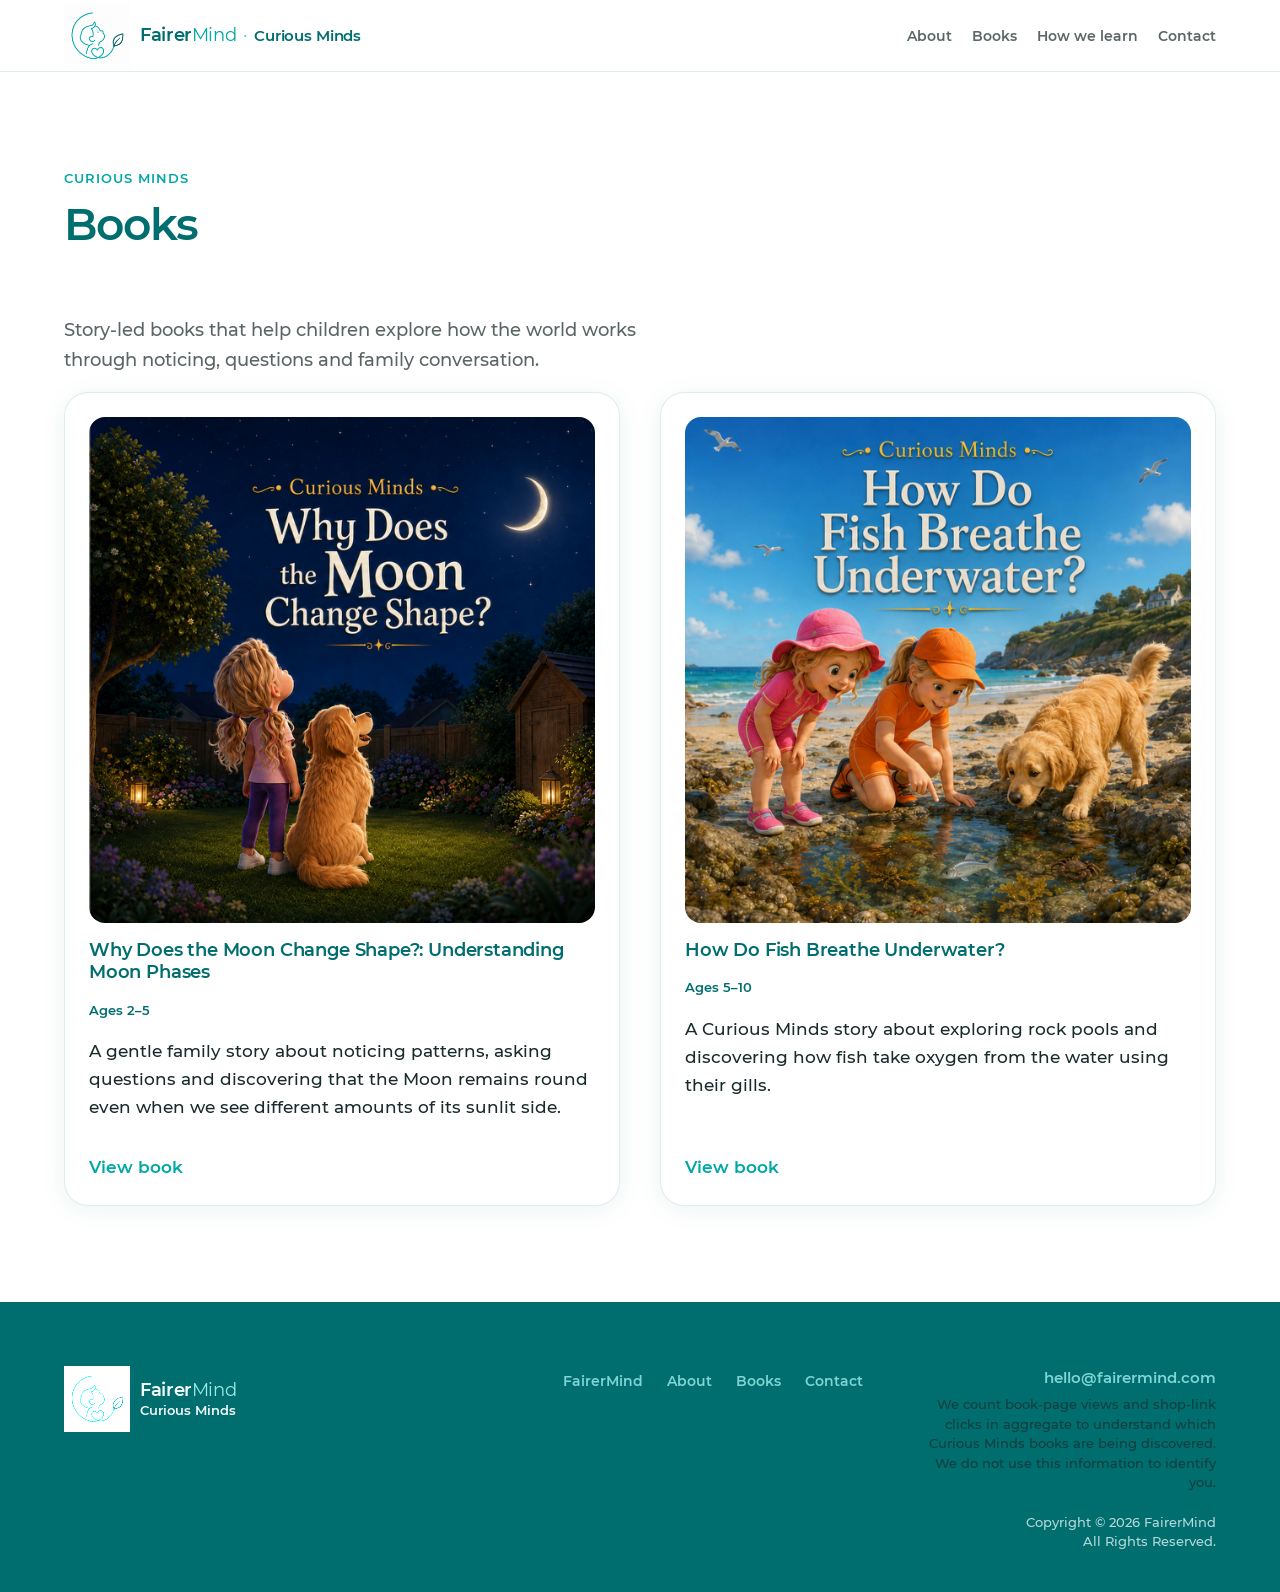
==== books/index.html @ 5f08f5cd "Add public book discovery for Curious Minds Add public listings and dedicated pages for Books 001 an" ====
<!DOCTYPE html>
<html lang="en-GB">
<head>
  <meta charset="UTF-8">
  <meta name="viewport" content="width=device-width, initial-scale=1.0">
  <meta name="description" content="Explore live Curious Minds story-led science books, including Why Does the Moon Change Shape? and How Do Fish Breathe Underwater?">
  <title>Books | Curious Minds</title>
  <link rel="canonical" href="https://curiousminds.fairermind.com/books/">
  <meta property="og:type" content="website">
  <meta property="og:site_name" content="Curious Minds">
  <meta property="og:title" content="Books | Curious Minds">
  <meta property="og:description" content="Explore live Curious Minds story-led science books for families.">
  <meta property="og:url" content="https://curiousminds.fairermind.com/books/">
  <meta property="og:image" content="https://curiousminds.fairermind.com/assets/logos/FairerMind-CuriousMinds.png">
  <link rel="icon" type="image/svg+xml" href="/favicon.svg?v=1">
  <link rel="stylesheet" href="/css/styles.css">
</head>
<body>
  <a class="skip-link" href="#main">Skip to content</a>

  <header class="site-header">
    <div class="container site-header__inner">
      <div class="brand">
        <a class="brand__logo-link" href="/" aria-label="Curious Minds home">
          <img
            class="brand__logo"
            src="/assets/logos/FairerMind-CuriousMinds.png"
            alt=""
            width="66"
            height="66"
          >
        </a>
        <span class="brand__lockup">
          <a class="brand__wordmark" href="https://fairermind.com/" aria-label="FairerMind homepage">
            <span class="brand__fairer">Fairer</span><span class="brand__mind">Mind</span>
          </a>
          <span class="brand__sep" aria-hidden="true">·</span>
          <a class="brand__product" href="/">Curious Minds</a>
        </span>
      </div>
      <nav class="site-nav" aria-label="Primary">
        <ul class="site-nav__list">
          <li><a href="/#about">About</a></li>
          <li><a href="/books/" aria-current="page">Books</a></li>
          <li><a href="/#how-we-learn">How we learn</a></li>
          <li><a href="/#contact">Contact</a></li>
        </ul>
      </nav>
    </div>
  </header>

  <main id="main">
    <section class="section" aria-labelledby="books-heading">
      <div class="container">
        <div class="section__header">
          <p class="eyebrow">Curious Minds</p>
          <h1 id="books-heading">Books</h1>
        </div>
        <p class="section__lead">
          Story-led books that help children explore how the world works through noticing,
          questions and family conversation.
        </p>

        <div id="book-search" class="book-search" hidden data-min-books="6">
          <label for="book-search-input">Search books</label>
          <input
            id="book-search-input"
            type="search"
            name="q"
            autocomplete="off"
            spellcheck="false"
          >
          <p id="book-search-status" class="book-search__status" role="status" aria-live="polite"></p>
        </div>

        <div class="books-grid">
          <article
            class="book-card"
            data-public-book
            data-book-id="CM-Y02to05-STO-SCI-MOON"
            data-search="Why Does the Moon Change Shape?: Understanding Moon Phases Ages 2–5 2-5 science nature gentle family story noticing patterns Moon remains round sunlit side"
          >
            <a class="book-card__link" href="/books/why-does-the-moon-change-shape/">
              <figure class="book-cover">
                <img
                  src="/assets/books/book-001-moon-cover.jpg"
                  alt="Front cover of Why Does the Moon Change Shape?: Understanding Moon Phases"
                  width="1200"
                  height="1200"
                >
              </figure>
              <h2 class="book-card__title">Why Does the Moon Change Shape?: Understanding Moon Phases</h2>
              <p class="book-card__meta">Ages 2–5</p>
              <p class="book-card__description">
                A gentle family story about noticing patterns, asking questions and discovering
                that the Moon remains round even when we see different amounts of its sunlit side.
              </p>
              <p class="book-card__cta">View book</p>
            </a>
          </article>

          <article
            class="book-card"
            data-public-book
            data-book-id="CM-Y05to10-STO-SCI-BEACH"
            data-search="How Do Fish Breathe Underwater? Ages 5–10 5-10 science nature rock pools gills oxygen water"
          >
            <a class="book-card__link" href="/books/how-do-fish-breathe-underwater/">
              <figure class="book-cover">
                <img
                  src="/assets/books/book-002-fish-cover.jpg"
                  alt="Front cover of How Do Fish Breathe Underwater?"
                  width="1200"
                  height="1200"
                >
              </figure>
              <h2 class="book-card__title">How Do Fish Breathe Underwater?</h2>
              <p class="book-card__meta">Ages 5–10</p>
              <p class="book-card__description">
                A Curious Minds story about exploring rock pools and discovering how fish take
                oxygen from the water using their gills.
              </p>
              <p class="book-card__cta">View book</p>
            </a>
          </article>
        </div>
      </div>
    </section>
  </main>

  <footer class="site-footer">
    <div class="container site-footer__grid">
      <div class="site-footer__brand">
        <a class="footer-brand" href="/" aria-label="Curious Minds home">
          <img
            class="footer-brand__logo"
            src="/assets/logos/FairerMind-CuriousMinds.png"
            alt=""
            width="66"
            height="66"
          >
          <span class="footer-brand__lockup">
            <span class="footer-brand__wordmark">
              <span class="footer-brand__fairer">Fairer</span><span class="footer-brand__mind">Mind</span>
            </span>
            <span class="footer-brand__product">Curious Minds</span>
          </span>
        </a>
      </div>
      <nav class="site-footer__nav" aria-label="Footer">
        <ul>
          <li><a href="https://fairermind.com/">FairerMind</a></li>
          <li><a href="/#about">About</a></li>
          <li><a href="/books/">Books</a></li>
          <li><a href="/#contact">Contact</a></li>
        </ul>
      </nav>
      <div class="site-footer__meta">
        <a class="site-footer__email" href="mailto:hello@fairermind.com">hello@fairermind.com</a>
        <p class="footer-privacy">
          We count book-page views and shop-link clicks in aggregate to understand which
          Curious Minds books are being discovered. We do not use this information to identify you.
        </p>
        <p class="footer-copy">
          Copyright &copy; 2026 FairerMind<br>
          All Rights Reserved.
        </p>
      </div>
    </div>
  </footer>

  <script src="/js/cm-books.js" defer></script>
</body>
</html>
---- css/styles.css ----
@font-face {
  font-family: "Montserrat";
  font-style: normal;
  font-weight: 400;
  font-display: swap;
  src: url("../assets/fonts/montserrat/Montserrat-Regular.woff2") format("woff2");
}

@font-face {
  font-family: "Montserrat";
  font-style: normal;
  font-weight: 500;
  font-display: swap;
  src: url("../assets/fonts/montserrat/Montserrat-Medium.woff2") format("woff2");
}

@font-face {
  font-family: "Montserrat";
  font-style: normal;
  font-weight: 600;
  font-display: swap;
  src: url("../assets/fonts/montserrat/Montserrat-SemiBold.woff2") format("woff2");
}

/* ==========================================================================
   FairerMind Curious Minds — public site
   Brand shell aligned with FAIRERMIND_SITE_SHELL.md
   ========================================================================== */

:root {
  --teal-primary: #00a7a7;
  --teal-dark: #006d6f;
  --teal-highlight: #00a7a7;
  --teal-muted: #7fd4d4;
  --teal-tint: #f4fafa;
  --teal-tint-deep: #e0f5f5;

  --text-primary: #006d6f;
  --text-body: #1a2b2b;
  --text-muted: rgba(26, 43, 43, 0.72);
  --text-on-teal: #f4fafa;

  --surface: #ffffff;
  --surface-alt: #f7f9f9;
  --border: rgba(0, 109, 111, 0.12);
  --shadow-soft: 0 4px 24px rgba(0, 109, 111, 0.08);
  --shadow-card: 0 8px 32px rgba(0, 109, 111, 0.1);

  --font: "Montserrat", system-ui, -apple-system, "Segoe UI", sans-serif;
  --weight-medium: 500;
  --weight-semibold: 600;
  --weight-bold: 700;

  --space-xs: 0.5rem;
  --space-sm: 1rem;
  --space-md: 1.5rem;
  --space-lg: 2.5rem;
  --space-xl: 4rem;
  --space-2xl: 6rem;

  --radius-sm: 0.5rem;
  --radius-md: 1rem;
  --radius-lg: 1.5rem;
  --radius-full: 9999px;

  --max-width: 72rem;
  --narrow-width: 42rem;
  --header-height: 4.5rem;

  --gradient-hero: linear-gradient(
    145deg,
    var(--teal-tint) 0%,
    var(--surface) 45%,
    var(--teal-tint-deep) 100%
  );
  --gradient-teal: linear-gradient(
    135deg,
    var(--teal-dark) 0%,
    var(--teal-primary) 55%,
    var(--teal-highlight) 100%
  );
}

*,
*::before,
*::after {
  box-sizing: border-box;
}

html {
  scroll-behavior: smooth;
}

body {
  margin: 0;
  font-family: var(--font);
  font-weight: var(--weight-medium);
  font-size: 1.0625rem;
  line-height: 1.65;
  color: var(--text-body);
  background: var(--surface);
  -webkit-font-smoothing: antialiased;
}

img {
  max-width: 100%;
  height: auto;
  display: block;
}

a {
  color: var(--teal-primary);
  text-decoration-thickness: 1px;
  text-underline-offset: 0.2em;
  transition: color 0.2s ease;
}

a:hover {
  color: var(--teal-dark);
}

a:focus-visible,
.btn:focus-visible {
  outline: none;
  box-shadow: 0 0 0 3px rgba(0, 109, 111, 0.2);
}

h1,
h2,
h3 {
  color: var(--text-primary);
  line-height: 1.25;
  margin-top: 0;
}

h1 {
  font-size: clamp(2rem, 5vw, 2.75rem);
  font-weight: var(--weight-bold);
  letter-spacing: -0.02em;
}

h2 {
  font-size: clamp(1.5rem, 3.5vw, 2rem);
  font-weight: var(--weight-semibold);
  letter-spacing: -0.01em;
}

h3 {
  font-size: 1.125rem;
  font-weight: var(--weight-semibold);
}

p {
  margin: 0 0 var(--space-sm);
}

ul {
  margin: 0;
  padding: 0;
}

.container {
  width: min(100% - 2rem, var(--max-width));
  margin-inline: auto;
}

.narrow {
  width: min(100% - 2rem, var(--narrow-width));
  margin-inline: auto;
}

.skip-link {
  position: absolute;
  top: -100%;
  left: var(--space-sm);
  z-index: 1000;
  padding: 0.75rem 1rem;
  background: var(--teal-dark);
  color: var(--text-on-teal);
  border-radius: var(--radius-sm);
  text-decoration: none;
  font-weight: var(--weight-semibold);
}

.skip-link:focus {
  top: var(--space-sm);
}

.eyebrow {
  font-size: 0.8125rem;
  font-weight: var(--weight-semibold);
  letter-spacing: 0.08em;
  text-transform: uppercase;
  color: var(--teal-primary);
  margin: 0 0 var(--space-xs);
}

.eyebrow img {
  display: inline-block;
  vertical-align: middle;
  width: auto;
  height: 40px;
  margin-right: 0.625rem;
}

.section__lead {
  font-size: 1.125rem;
  color: var(--text-muted);
  max-width: 38rem;
}

/* Header */

.site-header {
  position: sticky;
  top: 0;
  z-index: 100;
  height: var(--header-height);
  background: rgba(255, 255, 255, 0.92);
  backdrop-filter: blur(12px);
  border-bottom: 1px solid var(--border);
}

.site-header__inner {
  display: flex;
  align-items: center;
  justify-content: space-between;
  height: 100%;
  gap: var(--space-md);
}

.brand {
  display: inline-flex;
  align-items: center;
  gap: 0.625rem;
  color: var(--text-primary);
}

.brand__logo-link {
  display: flex;
  flex-shrink: 0;
  text-decoration: none;
}

.brand__logo {
  width: 66px;
  height: 66px;
  object-fit: contain;
}

.brand__lockup {
  display: inline-flex;
  align-items: baseline;
  flex-wrap: wrap;
  line-height: 1.15;
  gap: 0;
}

.brand__wordmark {
  font-size: 1.125rem;
  letter-spacing: -0.02em;
  text-decoration: none;
}

.brand__fairer {
  font-weight: var(--weight-semibold);
  color: var(--teal-dark);
}

.brand__mind {
  font-weight: 400;
  color: var(--teal-primary);
}

.brand__wordmark:hover .brand__fairer {
  color: var(--teal-primary);
}

.brand__wordmark:hover .brand__mind {
  color: var(--teal-dark);
}

.brand__sep {
  margin: 0 0.35em;
  font-size: 1.125rem;
  font-weight: 400;
  color: var(--teal-primary);
  opacity: 0.65;
}

.brand__product {
  font-size: 0.9375rem;
  font-weight: var(--weight-semibold);
  color: var(--teal-dark);
  letter-spacing: -0.01em;
  text-decoration: none;
}

.brand__product:hover {
  color: var(--teal-primary);
}

.site-nav__list {
  display: flex;
  flex-wrap: wrap;
  gap: 0.25rem 1.25rem;
  list-style: none;
}

.site-nav a {
  text-decoration: none;
  font-size: 0.875rem;
  font-weight: var(--weight-semibold);
  color: var(--text-muted);
}

.site-nav a:hover {
  color: var(--teal-primary);
}

/* Buttons */

.btn {
  display: inline-flex;
  align-items: center;
  justify-content: center;
  padding: 0.875rem 1.5rem;
  font-family: var(--font);
  font-size: 0.9375rem;
  font-weight: var(--weight-semibold);
  text-decoration: none;
  border-radius: var(--radius-full);
  border: 2px solid transparent;
  transition: background 0.2s ease, color 0.2s ease, border-color 0.2s ease,
    box-shadow 0.2s ease;
}

.btn--primary {
  background: var(--gradient-teal);
  color: var(--text-on-teal);
  box-shadow: var(--shadow-soft);
}

.btn--primary:hover {
  color: var(--text-on-teal);
  box-shadow: var(--shadow-card);
}

.btn--ghost {
  background: transparent;
  color: var(--teal-primary);
  border-color: var(--border);
}

.btn--ghost:hover {
  background: var(--teal-tint);
  border-color: var(--teal-primary);
}

/* Hero */

.hero {
  position: relative;
  overflow: hidden;
  padding: var(--space-xl) 0 var(--space-2xl);
  background: var(--gradient-hero);
}

.hero__bg {
  position: absolute;
  inset: 0;
  pointer-events: none;
  overflow: hidden;
}

.circle {
  position: absolute;
  border-radius: var(--radius-full);
  background: radial-gradient(circle at 30% 30%, var(--teal-muted), transparent 70%);
  opacity: 0.35;
}

.circle--lg {
  width: min(28rem, 80vw);
  height: min(28rem, 80vw);
  top: -8rem;
  right: -6rem;
}

.circle--md {
  width: 12rem;
  height: 12rem;
  bottom: 10%;
  left: 5%;
  opacity: 0.2;
}

.circle--sm {
  width: 6rem;
  height: 6rem;
  top: 40%;
  left: 45%;
  opacity: 0.15;
}

.hero__grid {
  position: relative;
  display: grid;
  gap: var(--space-xl);
  align-items: center;
}

.hero__content {
  max-width: 36rem;
}

.hero__lead {
  font-size: 1.1875rem;
  color: var(--text-muted);
  margin-bottom: var(--space-lg);
}

.hero__actions {
  display: flex;
  flex-wrap: wrap;
  gap: var(--space-sm);
  align-items: center;
}

.hero__visual {
  margin: 0;
  padding: var(--space-md);
  background: var(--surface);
  border-radius: var(--radius-lg);
  box-shadow: var(--shadow-card);
  border: 1px solid var(--border);
}

.hero__visual img {
  width: 320px;
  max-width: 100%;
  height: auto;
  margin-right: auto;
  object-fit: contain;
}

/* Sections */

.section {
  padding: var(--space-2xl) 0;
}

.section--alt {
  background: var(--surface-alt);
}

.section__header {
  margin-bottom: var(--space-xl);
}

.section__header .section__lead {
  margin-top: var(--space-sm);
}

.about-list {
  list-style: none;
  margin: var(--space-md) 0 0;
  padding: 0;
  display: grid;
  gap: 0.75rem;
}

.about-list li {
  position: relative;
  padding-left: 1.5rem;
  color: var(--text-muted);
  font-size: 1.0625rem;
}

.about-list li::before {
  content: "";
  position: absolute;
  left: 0;
  top: 0.55em;
  width: 0.5rem;
  height: 0.5rem;
  border-radius: var(--radius-full);
  background: var(--teal-primary);
}

.panels-grid {
  display: grid;
  gap: var(--space-md);
}

.panel-card {
  padding: var(--space-md);
  background: var(--surface);
  border: 1px solid var(--border);
  border-radius: var(--radius-md);
  box-shadow: var(--shadow-soft);
}

.panel-card h3 {
  margin-bottom: 0.35rem;
}

.panel-card p {
  margin: 0;
  font-size: 0.9375rem;
  color: var(--text-muted);
}

/* First book teaser */

.book-teaser {
  display: grid;
  gap: var(--space-lg);
  padding: var(--space-lg);
  background: var(--surface);
  border: 1px solid var(--border);
  border-radius: var(--radius-lg);
  box-shadow: var(--shadow-soft);
}

.book-teaser__visual {
  margin: 0;
  display: flex;
  align-items: center;
  justify-content: center;
  min-height: 12rem;
  padding: var(--space-lg);
  background: var(--gradient-hero);
  border-radius: var(--radius-md);
  border: 1px solid var(--border);
  position: relative;
  overflow: hidden;
}

.book-teaser__visual::before {
  content: "";
  position: absolute;
  width: 10rem;
  height: 10rem;
  border-radius: var(--radius-full);
  background: radial-gradient(circle at 30% 30%, var(--teal-muted), transparent 70%);
  opacity: 0.35;
  top: -2rem;
  right: -2rem;
}

.book-teaser__visual img {
  position: relative;
  width: 140px;
  height: 140px;
  object-fit: contain;
}

.book-teaser__eyebrow {
  margin-bottom: var(--space-xs);
}

.book-teaser__title {
  margin-bottom: var(--space-sm);
}

.book-badge {
  display: inline-block;
  font-size: 0.75rem;
  font-weight: var(--weight-semibold);
  letter-spacing: 0.04em;
  text-transform: uppercase;
  padding: 0.35rem 0.65rem;
  border-radius: var(--radius-sm);
  color: var(--teal-dark);
  background: rgba(0, 109, 111, 0.08);
  margin-bottom: var(--space-md);
}

.book-meta {
  display: flex;
  flex-wrap: wrap;
  gap: 0.5rem;
  list-style: none;
  margin: var(--space-md) 0;
  padding: 0;
}

.book-meta li {
  font-size: 0.8125rem;
  font-weight: var(--weight-semibold);
  color: var(--teal-dark);
  background: var(--teal-tint-deep);
  padding: 0.35rem 0.75rem;
  border-radius: var(--radius-full);
}

.book-teaser__note {
  margin: var(--space-md) 0 0;
  font-size: 0.9375rem;
  color: var(--text-muted);
  border-left: 3px solid var(--teal-highlight);
  padding-left: var(--space-md);
}

.contact-email {
  display: inline-block;
  margin-top: var(--space-sm);
  font-size: 1.125rem;
  font-weight: var(--weight-semibold);
  text-decoration: none;
}

.contact-email:hover {
  text-decoration: underline;
}

/* Footer */

.site-footer {
  padding: var(--space-xl) 0 var(--space-lg);
  background: var(--teal-dark);
  color: rgba(240, 253, 250, 0.85);
}

.site-footer a {
  color: var(--teal-muted);
  text-decoration: none;
}

.site-footer a:hover {
  color: var(--text-on-teal);
}

.site-footer a:focus-visible {
  box-shadow: 0 0 0 3px rgba(127, 212, 212, 0.45);
}

.site-footer__grid {
  display: grid;
  gap: var(--space-lg);
}

.footer-brand {
  display: inline-flex;
  align-items: center;
  gap: 0.625rem;
  text-decoration: none;
  color: var(--text-on-teal);
}

.footer-brand__logo {
  flex-shrink: 0;
  display: block;
  width: 66px;
  height: 66px;
  object-fit: contain;
  filter: brightness(1.85) saturate(0.85);
}

.footer-brand__lockup {
  display: flex;
  flex-direction: column;
  align-items: flex-start;
  justify-content: center;
  line-height: 1.1;
  gap: 0.125rem;
}

.footer-brand__wordmark {
  font-size: 1.125rem;
  letter-spacing: -0.02em;
  white-space: nowrap;
}

.footer-brand__fairer {
  font-weight: var(--weight-semibold);
  color: #f4fafa;
}

.footer-brand__mind {
  font-weight: 400;
  color: #9de8e8;
}

.footer-brand__product {
  font-size: 0.8125rem;
  font-weight: var(--weight-semibold);
  color: #f4fafa;
}

.site-footer__nav ul {
  list-style: none;
  margin: 0;
  padding: 0;
  display: flex;
  flex-wrap: wrap;
  gap: 0.5rem 1.5rem;
}

.site-footer__nav a {
  font-size: 0.875rem;
  font-weight: var(--weight-semibold);
}

.site-footer__meta {
  display: flex;
  flex-direction: column;
  gap: 0.25rem;
}

.site-footer__email {
  font-size: 0.9375rem;
  font-weight: var(--weight-semibold);
}

.footer-privacy {
  margin: 0 0 var(--space-sm);
  font-size: 0.8125rem;
  line-height: 1.5;
  color: var(--text-muted);
  max-width: 22rem;
}

.footer-copy {
  margin: 0;
  font-size: 0.8125rem;
  color: rgba(240, 253, 250, 0.75);
  line-height: 1.5;
}

/* Responsive */

@media (min-width: 48rem) {
  .hero__grid {
    grid-template-columns: 1fr 1fr;
  }

  .book-teaser {
    grid-template-columns: minmax(0, 0.9fr) minmax(0, 1.1fr);
    align-items: center;
  }

  .site-footer__grid {
    grid-template-columns: 1.5fr 1fr 1fr;
    align-items: start;
  }

  .site-footer__meta {
    text-align: right;
    align-items: flex-end;
  }
}

@media (min-width: 60rem) {
  .panels-grid {
    grid-template-columns: repeat(3, minmax(0, 1fr));
  }
}

@media (max-width: 47.99rem) {
  .site-header {
    height: auto;
    padding-block: 0.375rem;
  }

  .site-header__inner {
    flex-direction: column;
    align-items: center;
    justify-content: center;
    gap: 0.25rem;
    height: auto;
  }

  .brand {
    justify-content: center;
  }

  .brand__logo {
    width: 56px;
    height: 56px;
  }

  .brand__wordmark,
  .brand__sep {
    font-size: 1rem;
  }

  .brand__product {
    font-size: 0.8125rem;
  }

  .site-nav {
    width: 100%;
  }

  .site-nav__list {
    justify-content: center;
    gap: 0.25rem 0.8rem;
  }

  .site-nav a {
    font-size: 0.95rem;
    white-space: nowrap;
    padding-block: 0.125rem;
  }

  .hero {
    padding: var(--space-lg) 0 var(--space-xl);
  }

  .hero__actions {
    width: 100%;
  }

  .hero__actions .btn {
    width: 100%;
  }

  .book-teaser {
    min-width: 0;
    padding: var(--space-md);
    gap: var(--space-md);
    grid-template-columns: minmax(0, 1fr);
  }

  .book-teaser__visual,
  .book-teaser__content,
  .book-teaser__content > *,
  .book-teaser .book-purchase,
  .book-teaser .hero__actions,
  .book-teaser .btn {
    min-width: 0;
    max-width: 100%;
  }

  .book-teaser .book-purchase,
  .book-teaser .hero__actions {
    width: 100%;
  }

  .book-teaser .book-purchase .btn,
  .book-teaser .hero__actions .btn {
    width: 100%;
  }
}

/* QR landing */

.qr-hero {
  padding-bottom: var(--space-xl);
}

.qr-welcome {
  max-width: 38rem;
}

.visually-hidden {
  position: absolute;
  width: 1px;
  height: 1px;
  padding: 0;
  margin: -1px;
  overflow: hidden;
  clip: rect(0, 0, 0, 0);
  white-space: nowrap;
  border: 0;
}

.region-form {
  margin: 0 0 var(--space-md);
}

.region-form label {
  display: block;
  font-size: 0.9375rem;
  font-weight: var(--weight-semibold);
  color: var(--text-primary);
  margin-bottom: var(--space-xs);
}

.region-form__controls {
  display: flex;
  flex-wrap: wrap;
  gap: var(--space-sm);
  align-items: center;
}

.region-form select {
  min-height: 2.75rem;
  min-width: 12rem;
  padding: 0.65rem 0.9rem;
  font-family: var(--font);
  font-size: 1rem;
  font-weight: var(--weight-medium);
  color: var(--text-body);
  background: var(--surface);
  border: 2px solid var(--border);
  border-radius: var(--radius-sm);
}

.region-form select:focus-visible,
.region-form button:focus-visible {
  outline: none;
  box-shadow: 0 0 0 3px rgba(0, 109, 111, 0.2);
}

.region-form__status {
  margin: var(--space-sm) 0 0;
  font-size: 0.9375rem;
  color: var(--text-muted);
}

.book-teaser .hero__actions {
  margin-top: var(--space-md);
}

.book-purchase {
  margin-top: var(--space-md);
}

.book-teaser .book-purchase + .hero__actions {
  margin-top: var(--space-sm);
}

.book-teaser__visual--cover {
  padding: 0;
  min-height: 0;
  align-items: stretch;
  background: var(--surface-alt);
}

.book-teaser__visual--cover::before {
  display: none;
}

.book-cover {
  margin: 0;
  overflow: hidden;
  border-radius: var(--radius-md);
  background: var(--surface-alt);
  aspect-ratio: 1;
}

.book-cover img {
  display: block;
  width: 100%;
  height: 100%;
  object-fit: contain;
}

.book-teaser__visual--cover img {
  position: relative;
  width: 100%;
  height: 100%;
}

.books-grid {
  display: grid;
  gap: var(--space-lg);
  align-items: stretch;
}

.book-card {
  display: flex;
  flex-direction: column;
  min-width: 0;
  height: 100%;
  background: var(--surface);
  border: 1px solid var(--border);
  border-radius: var(--radius-lg);
  box-shadow: var(--shadow-soft);
}

.book-card__link,
.book-card__link:link,
.book-card__link:visited {
  display: flex;
  flex-direction: column;
  flex: 1 1 auto;
  width: 100%;
  height: 100%;
  min-height: 0;
  padding: var(--space-md);
  color: var(--text-body);
  text-decoration: none;
  gap: var(--space-sm);
}

.book-card .book-cover {
  width: 100%;
  flex-shrink: 0;
}

.book-card__title {
  margin: 0;
  font-size: 1.125rem;
  color: var(--text-primary);
}

.book-card__link:link .book-card__title,
.book-card__link:visited .book-card__title {
  color: var(--text-primary);
}

.book-card__link:hover .book-card__title,
.book-card__link:focus-visible .book-card__title {
  color: var(--teal-primary);
}

.book-card__meta {
  margin: 0;
  font-size: 0.8125rem;
  font-weight: var(--weight-semibold);
  color: var(--teal-dark);
}

.book-card__link:link .book-card__meta,
.book-card__link:visited .book-card__meta {
  color: var(--teal-dark);
}

.book-card__description {
  color: var(--text-body);
}

.book-card__link:link .book-card__description,
.book-card__link:visited .book-card__description {
  color: var(--text-body);
}

.book-card .book-purchase {
  margin-top: auto;
}

.book-card__cta {
  margin: 0;
  margin-top: auto;
  font-weight: var(--weight-semibold);
  color: var(--teal-primary);
}

.book-card .book-purchase + .book-card__cta {
  margin-top: 0;
}

.book-card__link:link .book-card__cta,
.book-card__link:visited .book-card__cta,
.book-card__cta a,
.book-card__cta a:link,
.book-card__cta a:visited {
  color: var(--teal-primary);
}

.book-card__cta a {
  font-weight: inherit;
}

.related-book {
  display: grid;
  gap: var(--space-xs);
}

.related-book__title {
  display: block;
}

.related-book__age {
  margin: 0;
  font-size: 0.8125rem;
  font-weight: var(--weight-semibold);
  color: var(--teal-dark);
  white-space: nowrap;
}

.book-search {
  margin: 0 0 var(--space-lg);
  padding: var(--space-md);
  background: var(--surface);
  border: 1px solid var(--border);
  border-radius: var(--radius-md);
}

.book-search label {
  display: block;
  margin: 0 0 var(--space-xs);
  font-weight: var(--weight-medium);
  color: var(--text-primary);
}

.book-search input[type="search"] {
  display: block;
  width: 100%;
  max-width: 28rem;
  padding: 0.7rem 0.85rem;
  border: 1px solid var(--border);
  border-radius: var(--radius-sm);
  font-family: var(--font);
  font-size: 1rem;
}

.book-search input[type="search"]:focus-visible {
  outline: none;
  box-shadow: 0 0 0 3px rgba(0, 109, 111, 0.2);
}

.book-search__status {
  margin: var(--space-xs) 0 0;
  color: var(--text-muted);
}

.resource-list {
  margin: var(--space-sm) 0 0;
  padding-left: 1.25rem;
}

@media (min-width: 48rem) {
  .books-grid {
    grid-template-columns: repeat(2, minmax(0, 1fr));
    align-items: stretch;
  }
}

@media (prefers-reduced-motion: reduce) {
  html {
    scroll-behavior: auto;
  }

  *,
  *::before,
  *::after {
    transition-duration: 0.01ms !important;
  }
}
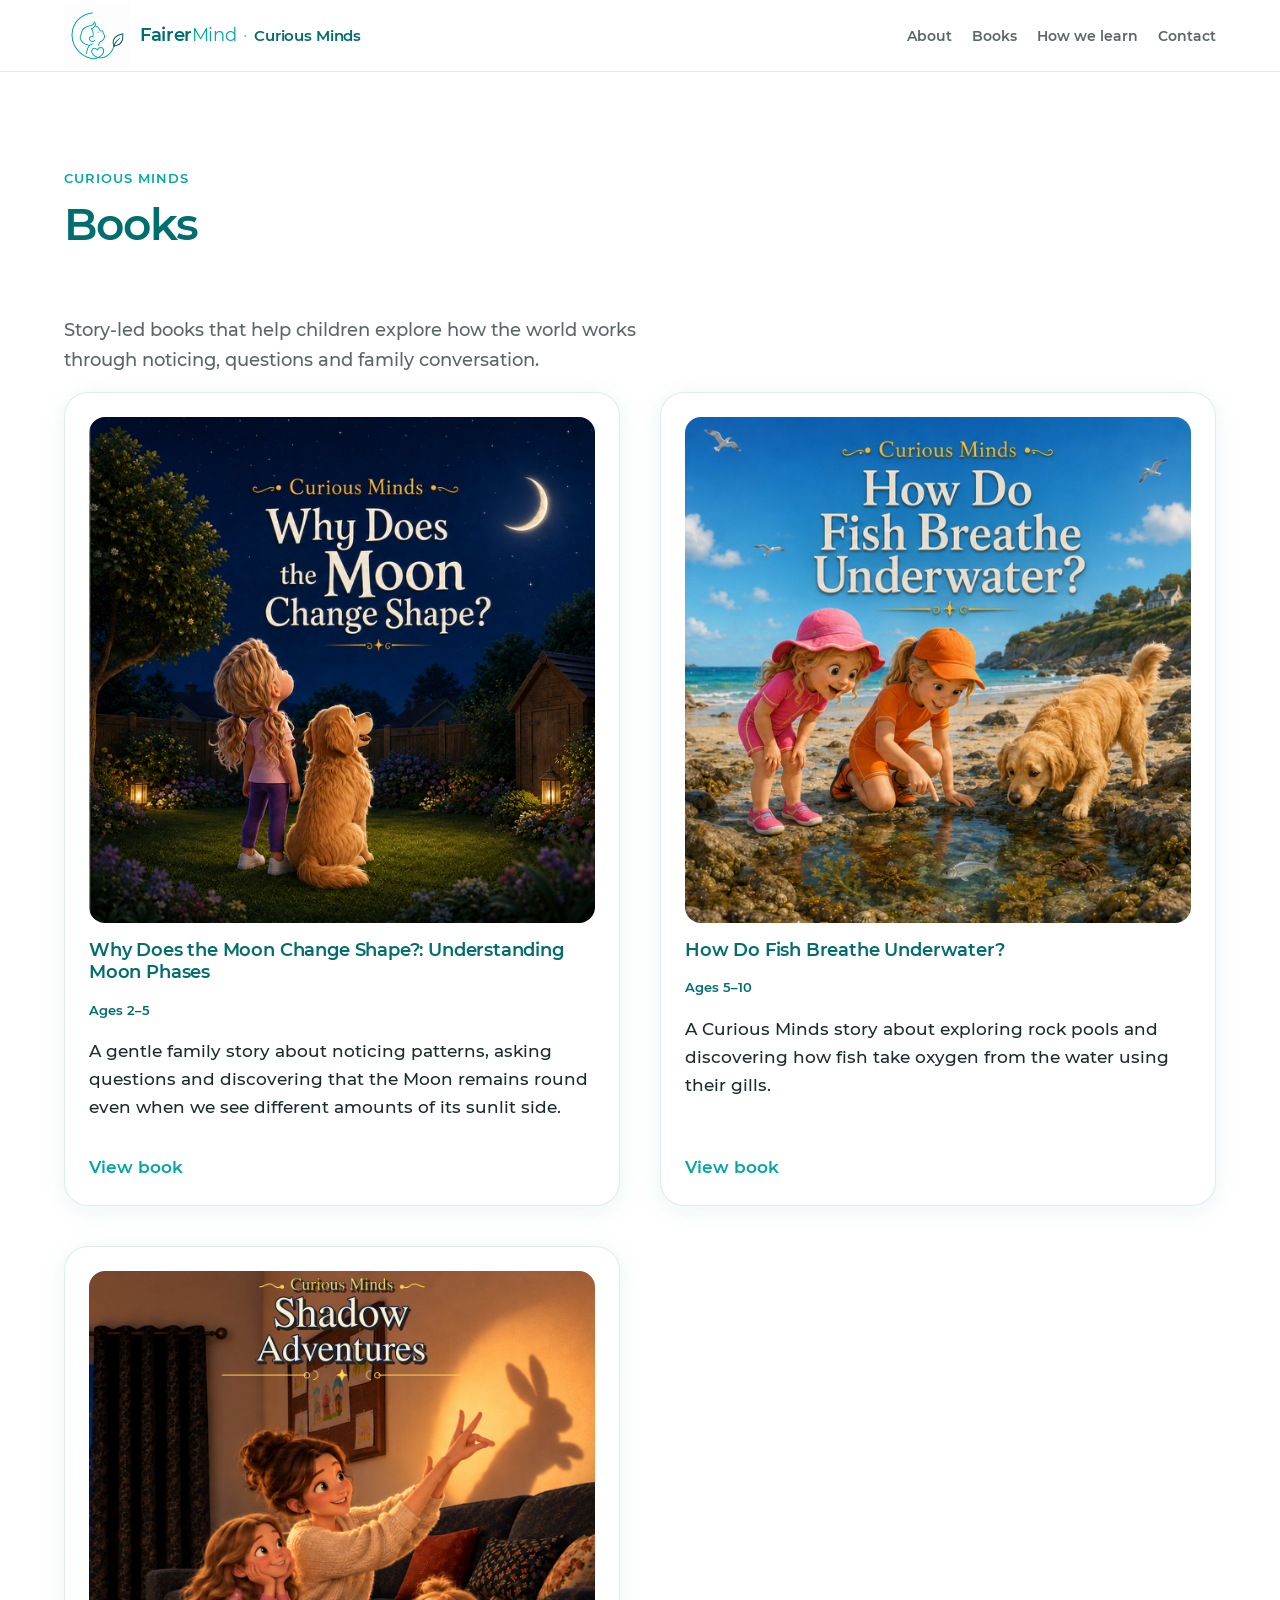
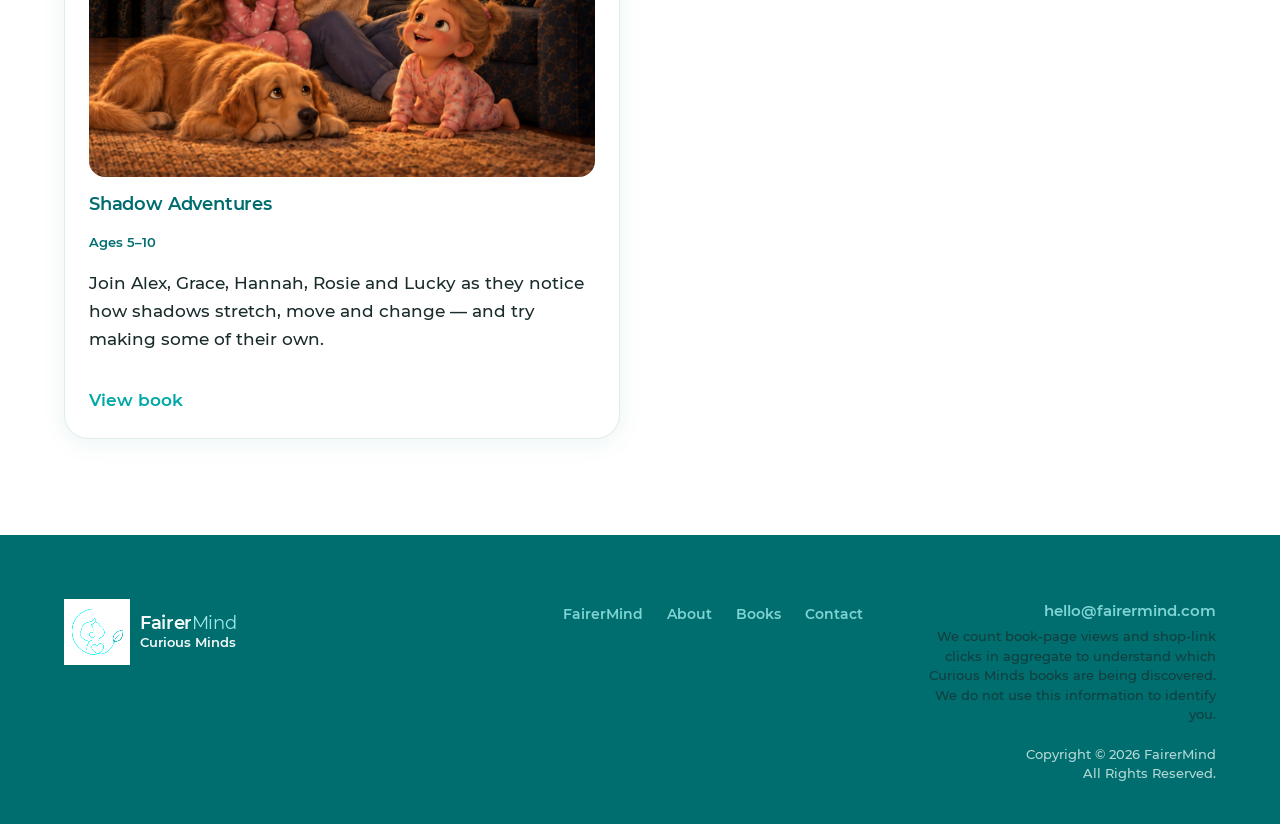
==== commit 11e90ff5: "Add published Shadow Adventures to Curious Minds website" ====
--- a/books/index.html
+++ b/books/index.html
@@ -3,7 +3,7 @@
 <head>
   <meta charset="UTF-8">
   <meta name="viewport" content="width=device-width, initial-scale=1.0">
-  <meta name="description" content="Explore live Curious Minds story-led science books, including Why Does the Moon Change Shape? and How Do Fish Breathe Underwater?">
+  <meta name="description" content="Explore live Curious Minds story-led science books, including Why Does the Moon Change Shape?, How Do Fish Breathe Underwater? and Shadow Adventures.">
   <title>Books | Curious Minds</title>
   <link rel="canonical" href="https://curiousminds.fairermind.com/books/">
   <meta property="og:type" content="website">
@@ -123,6 +123,31 @@
               <p class="book-card__cta">View book</p>
             </a>
           </article>
+
+          <article
+            class="book-card"
+            data-public-book
+            data-book-id="CM-Y05to10-STO-SCI-SHADOWS"
+            data-search="Shadow Adventures Ages 5–10 5-10 science nature shadows stretch move change family"
+          >
+            <a class="book-card__link" href="/books/shadow-adventures/">
+              <figure class="book-cover">
+                <img
+                  src="/assets/books/book-003-shadow-adventures-cover.jpg"
+                  alt="Front cover of Shadow Adventures"
+                  width="1200"
+                  height="1200"
+                >
+              </figure>
+              <h2 class="book-card__title">Shadow Adventures</h2>
+              <p class="book-card__meta">Ages 5–10</p>
+              <p class="book-card__description">
+                Join Alex, Grace, Hannah, Rosie and Lucky as they notice how shadows stretch,
+                move and change — and try making some of their own.
+              </p>
+              <p class="book-card__cta">View book</p>
+            </a>
+          </article>
         </div>
       </div>
     </section>
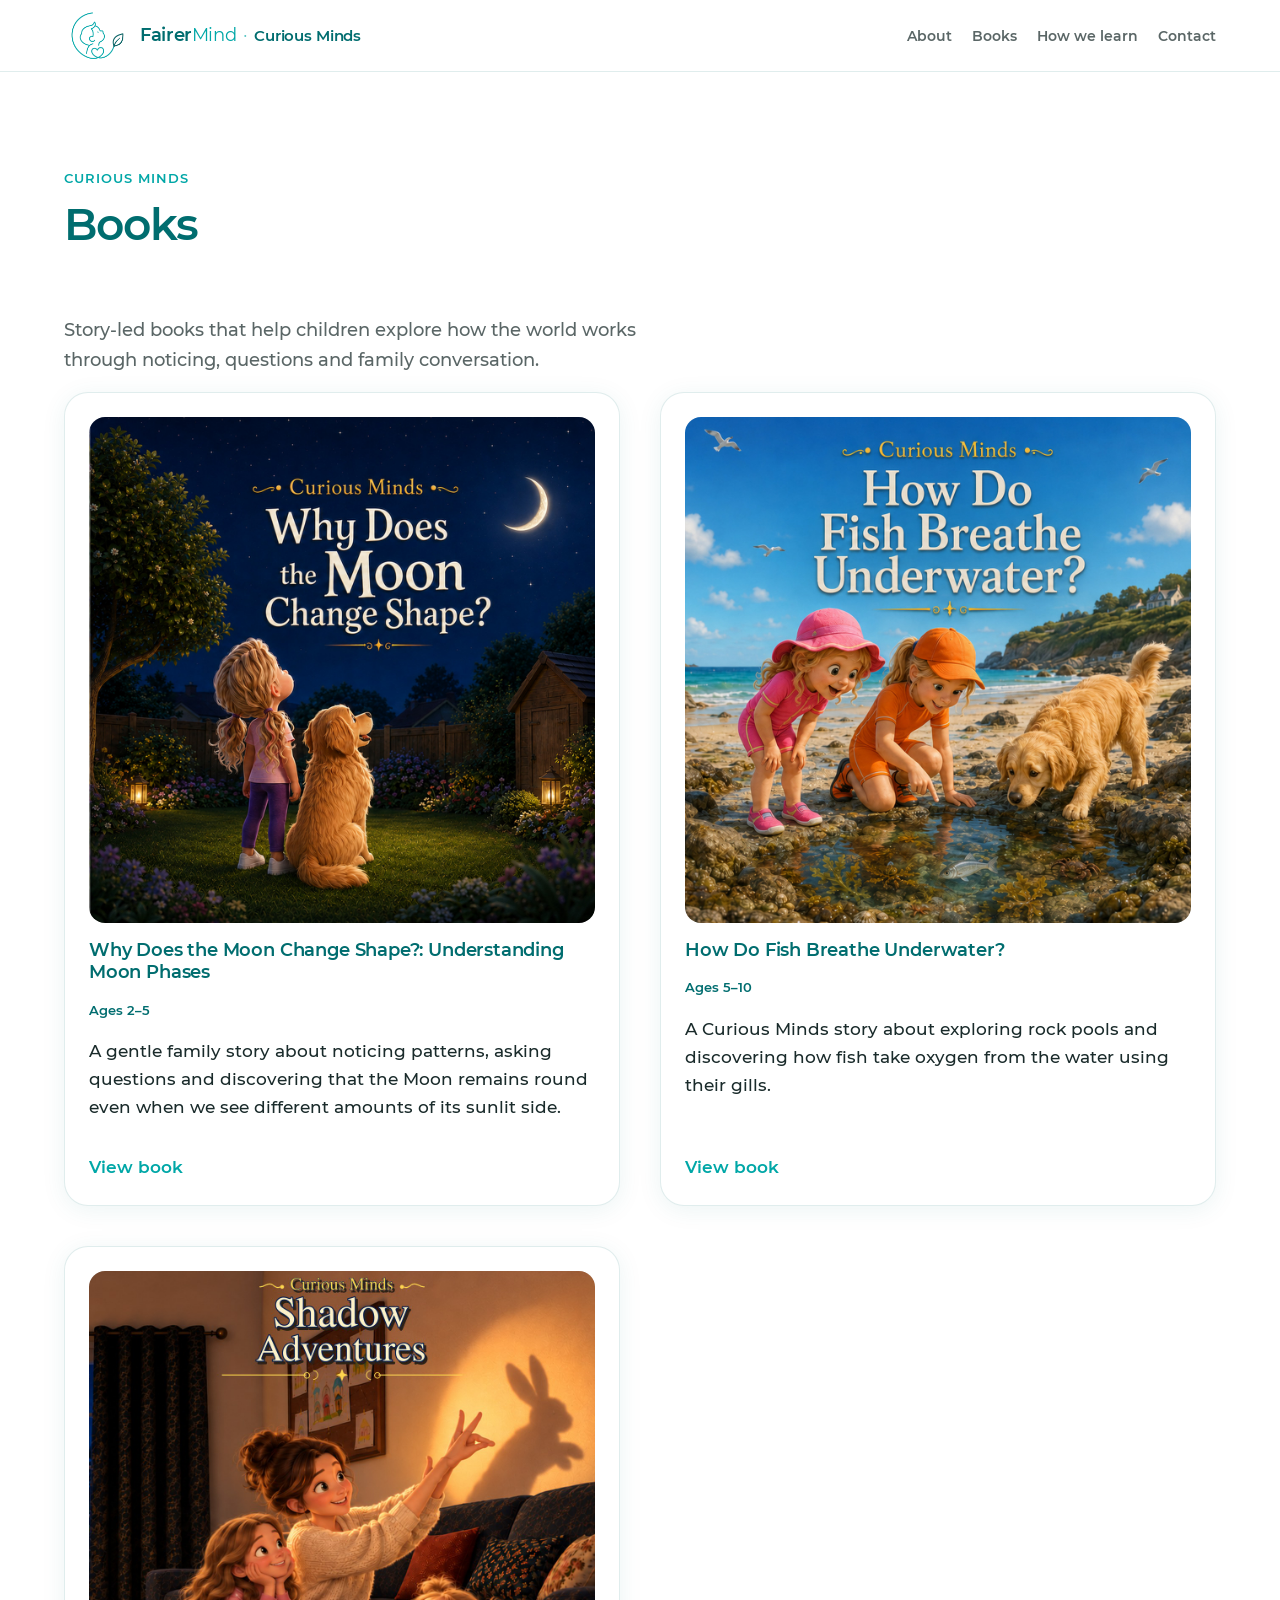
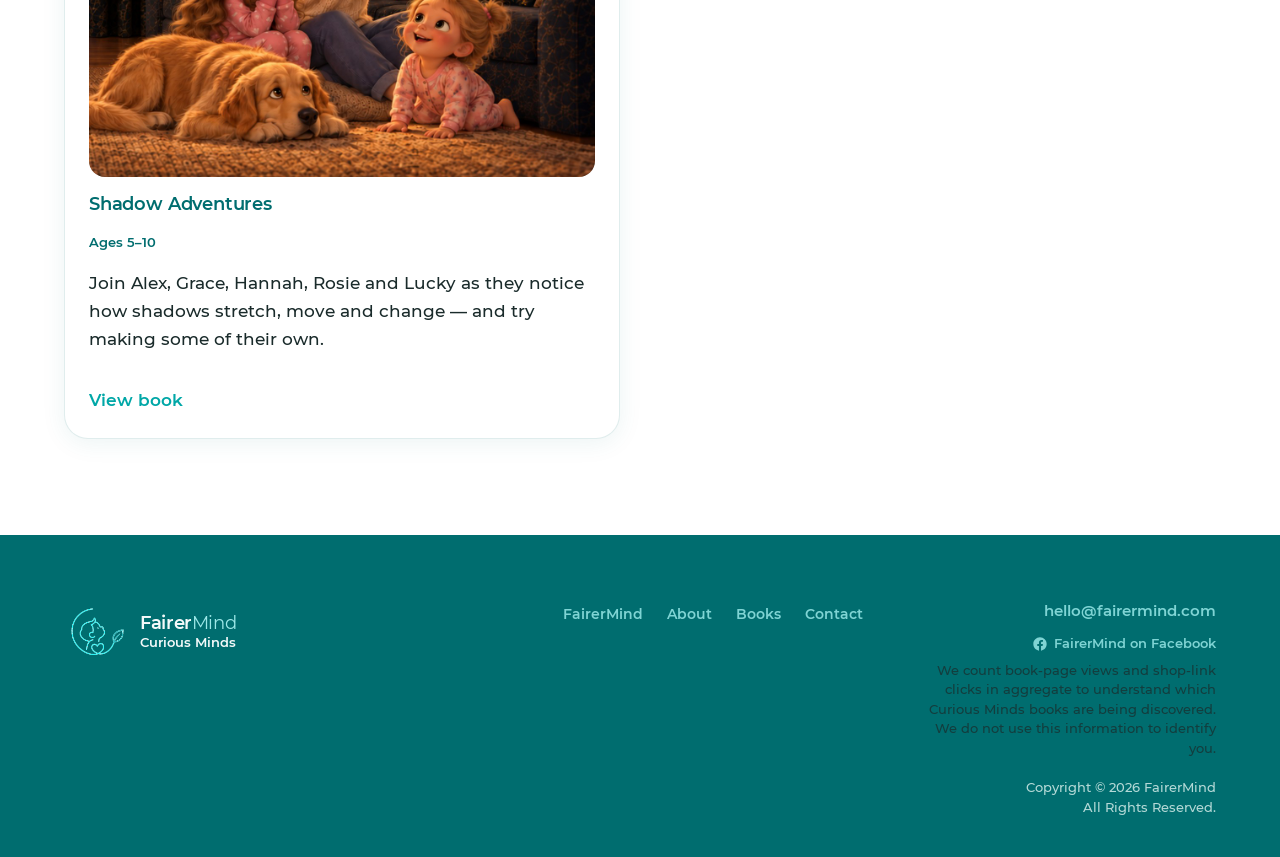
==== commit f4a12fdd: "Add FairerMind Facebook Page link to the site footer" ====
--- a/books/index.html
+++ b/books/index.html
@@ -182,6 +182,12 @@
       </nav>
       <div class="site-footer__meta">
         <a class="site-footer__email" href="mailto:hello@fairermind.com">hello@fairermind.com</a>
+        <a class="site-footer__facebook" href="https://www.facebook.com/FairerMind" target="_blank" rel="noopener noreferrer">
+          <svg class="site-footer__facebook-icon" viewBox="0 0 24 24" width="16" height="16" aria-hidden="true" focusable="false">
+            <path fill="currentColor" d="M22 12.07C22 6.51 17.52 2 12 2S2 6.51 2 12.07C2 17.1 5.66 21.24 10.44 22v-7.02H7.9v-2.91h2.54V9.84c0-2.5 1.49-3.89 3.77-3.89 1.09 0 2.24.2 2.24.2v2.46h-1.26c-1.24 0-1.63.77-1.63 1.56v1.87h2.78l-.44 2.91h-2.34V22C18.34 21.24 22 17.1 22 12.07z"/>
+          </svg>
+          <span>FairerMind on Facebook</span>
+        </a>
         <p class="footer-privacy">
           We count book-page views and shop-link clicks in aggregate to understand which
           Curious Minds books are being discovered. We do not use this information to identify you.
--- a/css/styles.css
+++ b/css/styles.css
@@ -714,6 +714,22 @@
   font-weight: var(--weight-semibold);
 }
 
+.site-footer__facebook {
+  display: inline-flex;
+  align-items: center;
+  align-self: flex-start;
+  gap: 0.4rem;
+  margin: 0.35rem 0 0.15rem;
+  font-size: 0.8125rem;
+  font-weight: var(--weight-semibold);
+  border-radius: 4px;
+}
+
+.site-footer__facebook-icon {
+  flex-shrink: 0;
+  display: block;
+}
+
 .footer-privacy {
   margin: 0 0 var(--space-sm);
   font-size: 0.8125rem;
@@ -749,6 +765,10 @@
   .site-footer__meta {
     text-align: right;
     align-items: flex-end;
+  }
+
+  .site-footer__facebook {
+    align-self: flex-end;
   }
 }
 
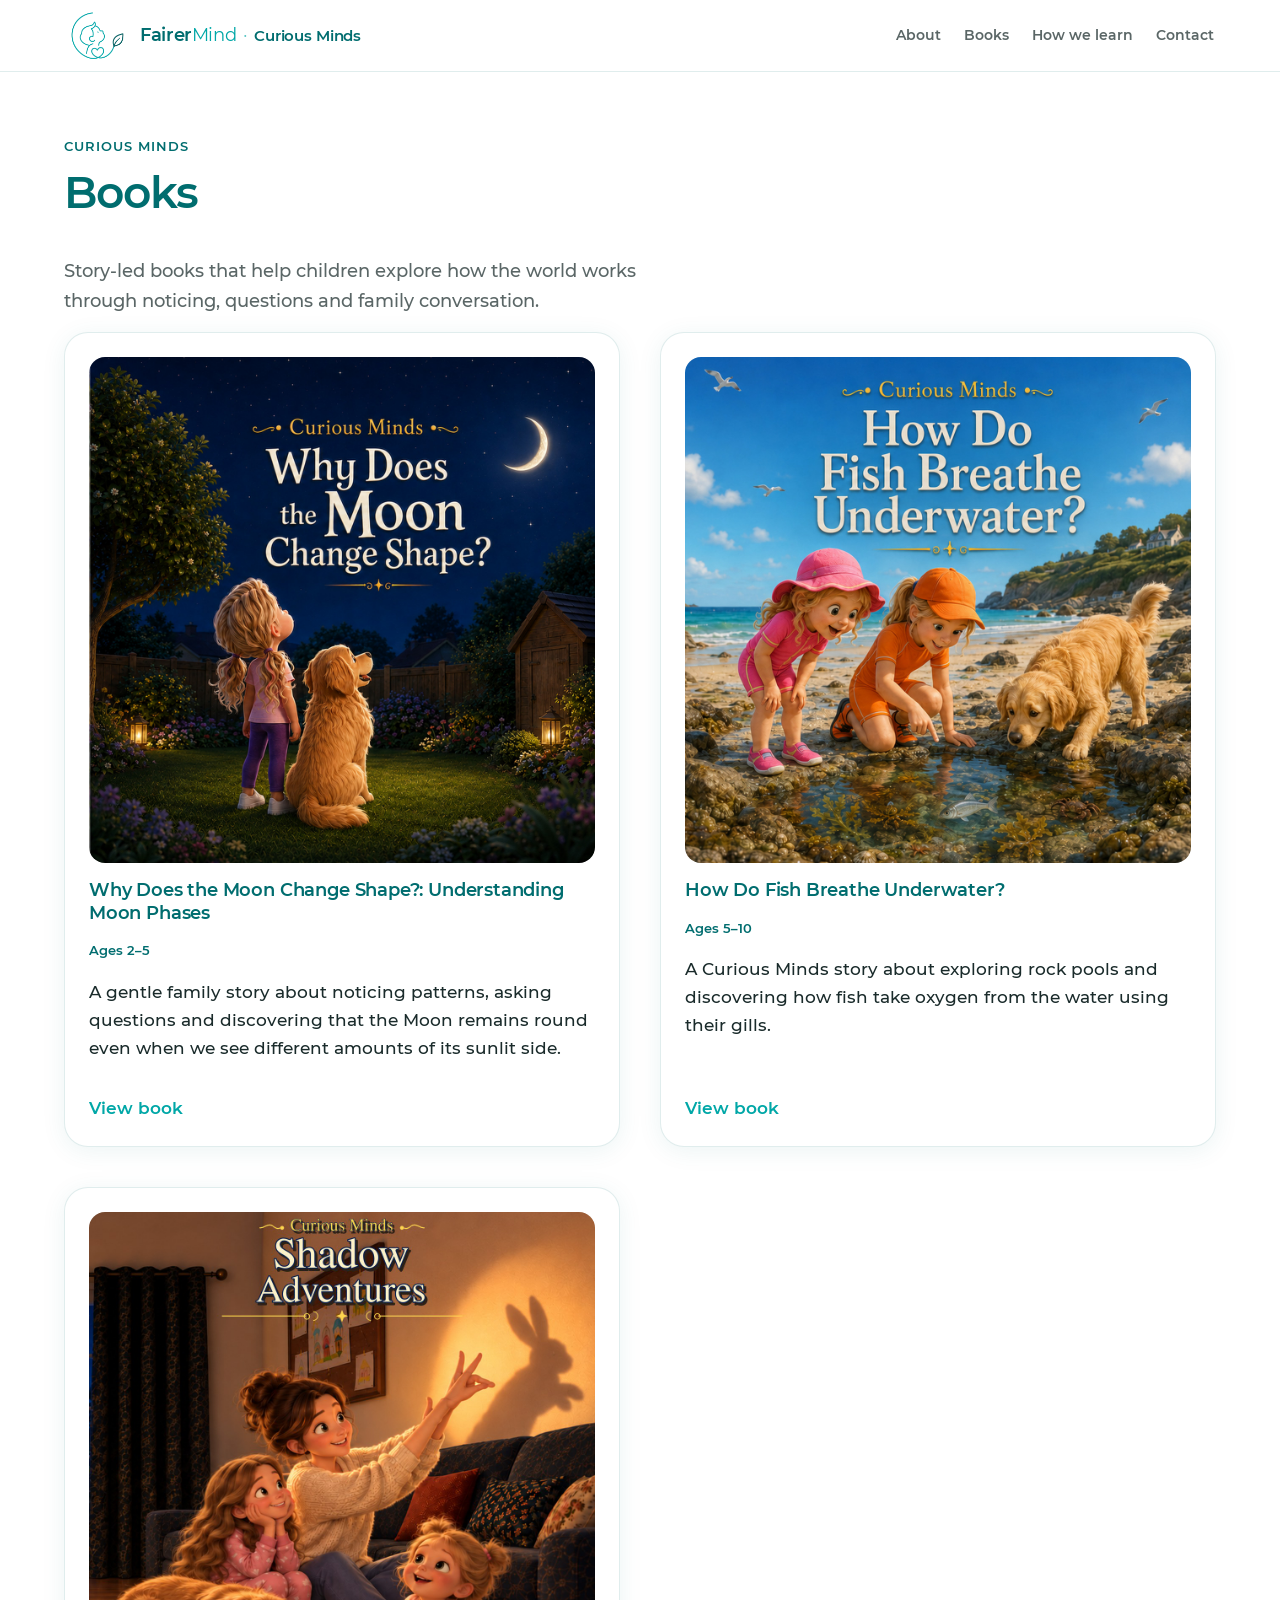
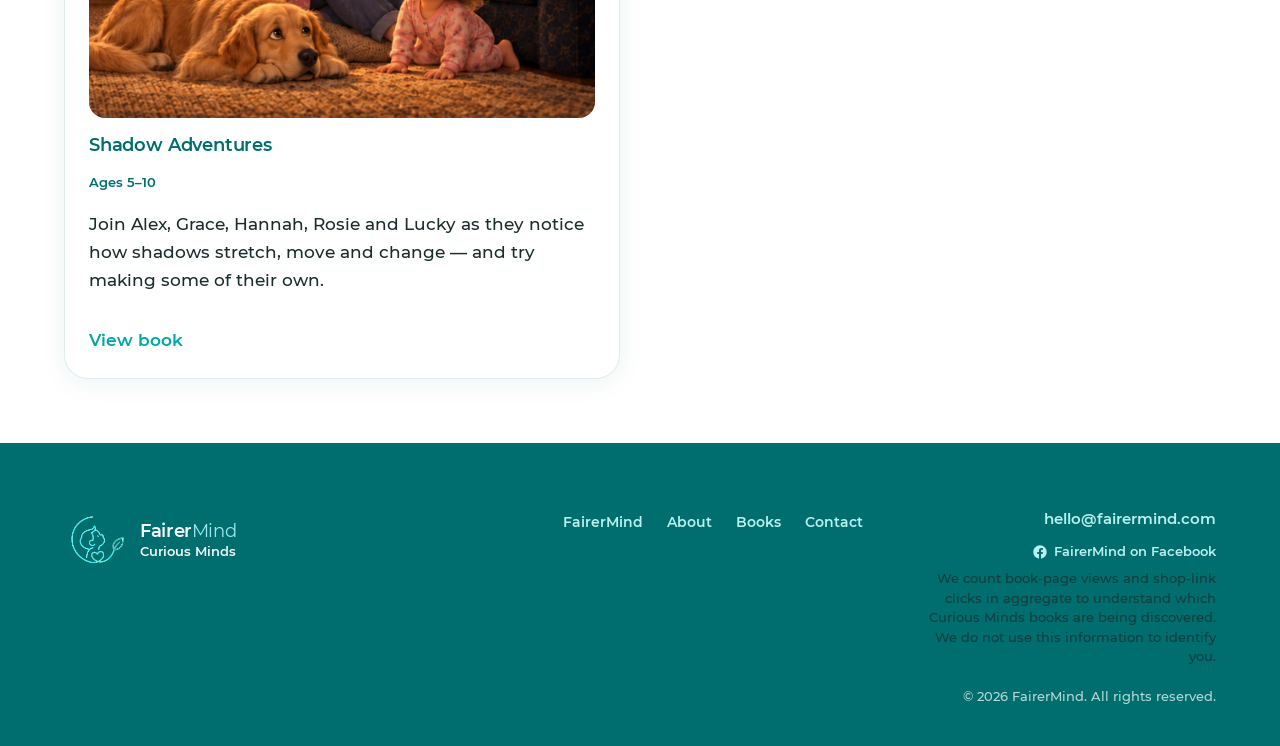
==== commit fa8e71db: "Align Curious Minds website accessibility and family styling" ====
--- a/books/index.html
+++ b/books/index.html
@@ -13,7 +13,7 @@
   <meta property="og:url" content="https://curiousminds.fairermind.com/books/">
   <meta property="og:image" content="https://curiousminds.fairermind.com/assets/logos/FairerMind-CuriousMinds.png">
   <link rel="icon" type="image/svg+xml" href="/favicon.svg?v=1">
-  <link rel="stylesheet" href="/css/styles.css">
+  <link rel="stylesheet" href="/css/styles.css?v=20261128">
 </head>
 <body>
   <a class="skip-link" href="#main">Skip to content</a>
@@ -192,10 +192,7 @@
           We count book-page views and shop-link clicks in aggregate to understand which
           Curious Minds books are being discovered. We do not use this information to identify you.
         </p>
-        <p class="footer-copy">
-          Copyright &copy; 2026 FairerMind<br>
-          All Rights Reserved.
-        </p>
+        <p class="footer-copy">&copy; 2026 FairerMind. All rights reserved.</p>
       </div>
     </div>
   </footer>
--- a/css/styles.css
+++ b/css/styles.css
@@ -32,6 +32,9 @@
   --teal-dark: #006d6f;
   --teal-highlight: #00a7a7;
   --teal-muted: #7fd4d4;
+  --teal-muted-link: #b8f0f0;
+  --color-link: #006d6f;
+  --focus-ring: 0 0 0 3px var(--surface), 0 0 0 6px var(--teal-dark);
   --teal-tint: #f4fafa;
   --teal-tint-deep: #e0f5f5;
 
@@ -89,6 +92,7 @@
 
 html {
   scroll-behavior: smooth;
+  scroll-padding-top: calc(var(--header-height) + 0.5rem);
 }
 
 body {
@@ -109,20 +113,22 @@
 }
 
 a {
-  color: var(--teal-primary);
+  color: var(--color-link);
   text-decoration-thickness: 1px;
   text-underline-offset: 0.2em;
   transition: color 0.2s ease;
 }
 
 a:hover {
-  color: var(--teal-dark);
+  color: var(--teal-primary);
 }
 
 a:focus-visible,
-.btn:focus-visible {
-  outline: none;
-  box-shadow: 0 0 0 3px rgba(0, 109, 111, 0.2);
+button:focus-visible,
+.btn:focus-visible,
+.site-nav a:focus-visible {
+  outline: 2px solid var(--teal-dark);
+  outline-offset: 3px;
 }
 
 h1,
@@ -182,8 +188,11 @@
   font-weight: var(--weight-semibold);
 }
 
-.skip-link:focus {
+.skip-link:focus,
+.skip-link:focus-visible {
   top: var(--space-sm);
+  outline: 2px solid var(--surface);
+  outline-offset: 3px;
 }
 
 .eyebrow {
@@ -191,7 +200,7 @@
   font-weight: var(--weight-semibold);
   letter-spacing: 0.08em;
   text-transform: uppercase;
-  color: var(--teal-primary);
+  color: var(--teal-dark);
   margin: 0 0 var(--space-xs);
 }
 
@@ -308,6 +317,10 @@
 }
 
 .site-nav a {
+  display: inline-flex;
+  align-items: center;
+  min-height: 2.5rem;
+  padding: 0.25rem 0.1rem;
   text-decoration: none;
   font-size: 0.875rem;
   font-weight: var(--weight-semibold);
@@ -315,7 +328,7 @@
 }
 
 .site-nav a:hover {
-  color: var(--teal-primary);
+  color: var(--teal-dark);
 }
 
 /* Buttons */
@@ -346,9 +359,15 @@
   box-shadow: var(--shadow-card);
 }
 
+.btn--primary:focus,
+.btn--primary:focus-visible {
+  outline: none;
+  box-shadow: var(--focus-ring);
+}
+
 .btn--ghost {
   background: transparent;
-  color: var(--teal-primary);
+  color: var(--color-link);
   border-color: var(--border);
 }
 
@@ -362,7 +381,7 @@
 .hero {
   position: relative;
   overflow: hidden;
-  padding: var(--space-xl) 0 var(--space-2xl);
+  padding: var(--space-xl) 0;
   background: var(--gradient-hero);
 }
 
@@ -447,7 +466,8 @@
 /* Sections */
 
 .section {
-  padding: var(--space-2xl) 0;
+  padding: var(--space-xl) 0;
+  scroll-margin-top: calc(var(--header-height) + 0.5rem);
 }
 
 .section--alt {
@@ -455,7 +475,7 @@
 }
 
 .section__header {
-  margin-bottom: var(--space-xl);
+  margin-bottom: var(--space-md);
 }
 
 .section__header .section__lead {
@@ -624,7 +644,7 @@
 }
 
 .site-footer a {
-  color: var(--teal-muted);
+  color: var(--teal-muted-link);
   text-decoration: none;
 }
 
@@ -633,7 +653,9 @@
 }
 
 .site-footer a:focus-visible {
-  box-shadow: 0 0 0 3px rgba(127, 212, 212, 0.45);
+  outline: 2px solid var(--teal-muted-link);
+  outline-offset: 3px;
+  box-shadow: none;
 }
 
 .site-footer__grid {
@@ -750,6 +772,7 @@
 @media (min-width: 48rem) {
   .hero__grid {
     grid-template-columns: 1fr 1fr;
+    gap: var(--space-lg);
   }
 
   .book-teaser {
@@ -779,6 +802,14 @@
 }
 
 @media (max-width: 47.99rem) {
+  html {
+    scroll-padding-top: 10rem;
+  }
+
+  .section {
+    scroll-margin-top: 7.5rem;
+  }
+
   .site-header {
     height: auto;
     padding-block: 0.375rem;
@@ -820,13 +851,27 @@
   }
 
   .site-nav a {
-    font-size: 0.95rem;
+    font-size: 0.875rem;
     white-space: nowrap;
-    padding-block: 0.125rem;
+    min-height: 2.5rem;
+    padding: 0.25rem 0.1rem;
   }
 
   .hero {
-    padding: var(--space-lg) 0 var(--space-xl);
+    padding: var(--space-md) 0 var(--space-lg);
+  }
+
+  .hero__grid {
+    gap: var(--space-md);
+  }
+
+  .hero__visual img {
+    width: 240px;
+    margin-inline: auto;
+  }
+
+  .eyebrow img {
+    height: 32px;
   }
 
   .hero__actions {
